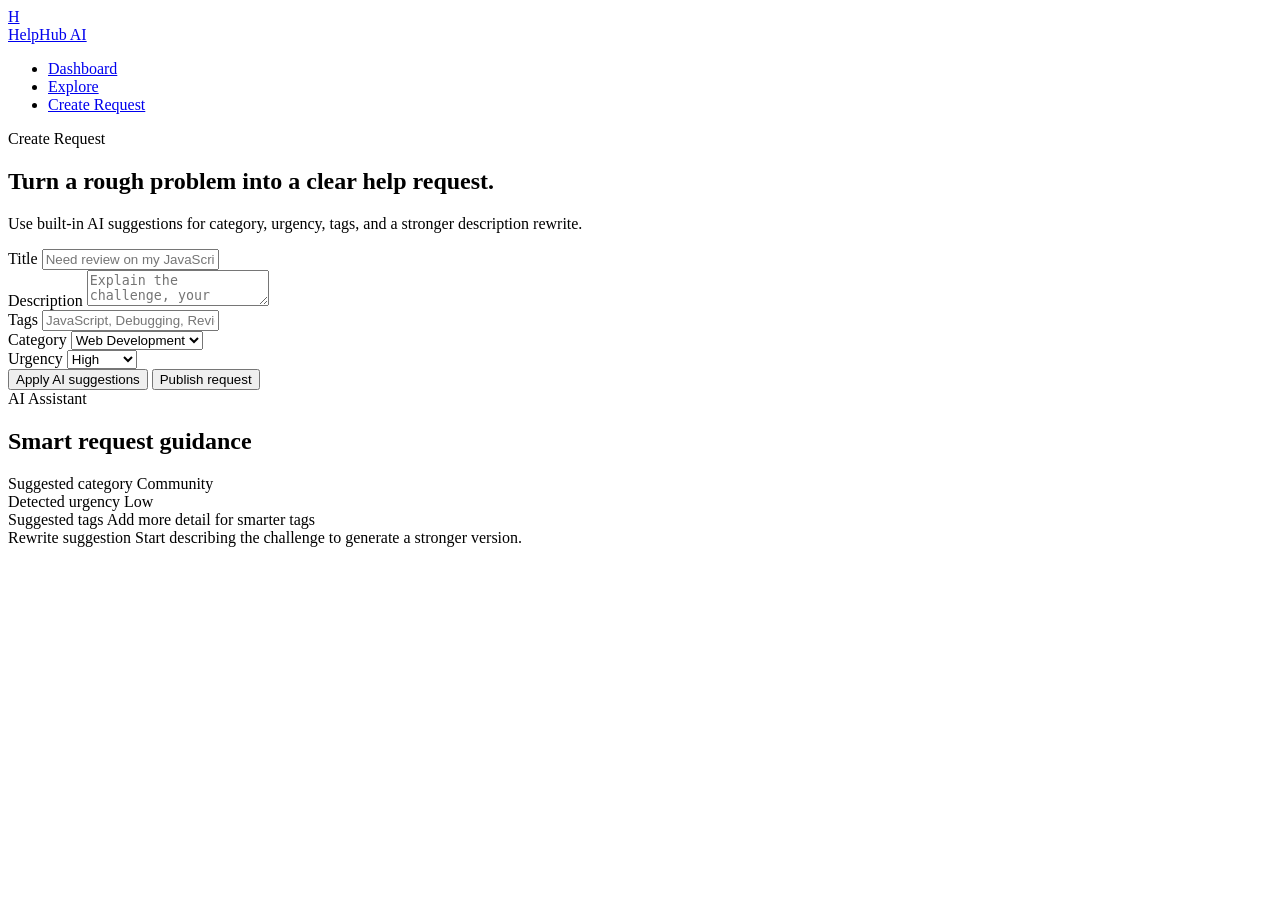
==== ai-center.html @ aede61c0 "add function" ====
<!DOCTYPE html>
<html lang="en">
<head>
    <meta charset="UTF-8">
    <meta name="viewport" content="width=device-width, initial-scale=1.0">
    <title>HelpHub AI - Create Request</title>
    <link href="https://fonts.googleapis.com/css2?family=Inter:wght@300;400;500;600;700;800&display=swap" rel="stylesheet">
    <link rel="stylesheet" href="style8.css">
<base target="_blank">
</head>
<body>
    <!-- Navigation -->
    <nav class="navbar">
        <a href="#" class="logo">
            <div class="logo-icon">H</div>
            <span>HelpHub AI</span>
        </a>
        <ul class="nav-links">
            <li><a href="./profile.html">Dashboard</a></li>
            <li><a href="./explore.html">Explore</a></li>
            <li><a href="#" class="active">Create Request</a></li>
        </ul>
    </nav>

    <!-- Hero Section -->
    <section class="hero animate-in">
        <div class="hero-label">Create Request</div>
        <h1 class="hero-title">Turn a rough problem into a clear help request.</h1>
        <p class="hero-desc">Use built-in AI suggestions for category, urgency, tags, and a stronger description rewrite.</p>
    </section>

    <!-- Main Content -->
    <div class="main-content">
        <!-- Left: Request Form -->
        <div class="card animate-in delay-1">
            <form id="requestForm">
                <div class="form-group">
                    <label for="title">Title</label>
                    <input type="text" class="form-control" id="title" placeholder="Need review on my JavaScript quiz app before submission">
                </div>

                <div class="form-group">
                    <label for="description">Description</label>
                    <textarea class="form-control" id="description" placeholder="Explain the challenge, your current progress, deadline, and what kind of help would be useful."></textarea>
                </div>

                <div class="form-row-3-1">
                    <div class="form-group">
                        <label for="tags">Tags</label>
                        <input type="text" class="form-control" id="tags" placeholder="JavaScript, Debugging, Review">
                    </div>
                    <div class="form-group">
                        <label for="category">Category</label>
                        <select class="form-control" id="category">
                            <option>Web Development</option>
                            <option>Design</option>
                            <option>Career</option>
                            <option>Community</option>
                        </select>
                    </div>
                </div>

                <div class="form-group">
                    <label for="urgency">Urgency</label>
                    <select class="form-control" id="urgency">
                        <option>High</option>
                        <option>Medium</option>
                        <option>Low</option>
                    </select>
                </div>

                <div class="btn-group">
                    <button type="button" class="btn btn-outline" onclick="applyAISuggestions()">Apply AI suggestions</button>
                    <button type="submit" class="btn btn-primary">Publish request</button>
                </div>
            </form>
        </div>

        <!-- Right: AI Assistant -->
        <div class="card animate-in delay-2">
            <div class="card-label">AI Assistant</div>
            <h2 class="card-title">Smart request guidance</h2>
            
            <div class="suggestion-row">
                <span class="suggestion-label">Suggested category</span>
                <span class="suggestion-value" id="aiCategory">Community</span>
            </div>

            <div class="suggestion-row">
                <span class="suggestion-label">Detected urgency</span>
                <span class="suggestion-value" id="aiUrgency">Low</span>
            </div>

            <div class="suggestion-row">
                <span class="suggestion-label">Suggested tags</span>
                <span class="suggestion-value muted" id="aiTags">Add more detail for smarter tags</span>
            </div>

            <div class="suggestion-row">
                <span class="suggestion-label">Rewrite suggestion</span>
                <span class="suggestion-value" style="max-width: 200px;">Start describing the challenge to generate a stronger version.</span>
            </div>
        </div>
    </div>

    <script>
        // Apply AI suggestions to form
        function applyAISuggestions() {
            document.getElementById('category').value = 'Community';
            document.getElementById('urgency').value = 'Low';
            
            // Visual feedback
            const btn = document.querySelector('.btn-outline');
            btn.textContent = 'Applied!';
            setTimeout(() => {
                btn.textContent = 'Apply AI suggestions';
            }, 1500);
        }

        // Form submission
        document.getElementById('requestForm').addEventListener('submit', function(e) {
            e.preventDefault();
            
            const request = {
                title: document.getElementById('title').value,
                description: document.getElementById('description').value,
                tags: document.getElementById('tags').value,
                category: document.getElementById('category').value,
                urgency: document.getElementById('urgency').value,
                createdAt: new Date().toISOString()
            };
            
            // Save to localStorage
            let requests = JSON.parse(localStorage.getItem('helphub_requests') || '[]');
            requests.unshift(request);
            localStorage.setItem('helphub_requests', JSON.stringify(requests));
            
            alert('Request published successfully!\n\nTitle: ' + request.title + '\nCategory: ' + request.category);
            
            // Reset form
            this.reset();
        });

        // Simulate AI analysis on title input
        document.getElementById('title').addEventListener('input', function() {
            const title = this.value.toLowerCase();
            const aiCategory = document.getElementById('aiCategory');
            const aiUrgency = document.getElementById('aiUrgency');
            const aiTags = document.getElementById('aiTags');
            
            if (title.includes('javascript') || title.includes('react') || title.includes('html') || title.includes('css')) {
                aiCategory.textContent = 'Web Development';
                aiTags.textContent = 'JavaScript, Frontend, Code Review';
            } else if (title.includes('design') || title.includes('figma') || title.includes('ui')) {
                aiCategory.textContent = 'Design';
                aiTags.textContent = 'UI/UX, Figma, Design Review';
            } else if (title.includes('career') || title.includes('interview') || title.includes('resume')) {
                aiCategory.textContent = 'Career';
                aiTags.textContent = 'Career Advice, Interview Prep';
            }
            
            if (title.includes('urgent') || title.includes('deadline') || title.includes('today')) {
                aiUrgency.textContent = 'High';
            } else if (title.includes('soon') || title.includes('tomorrow')) {
                aiUrgency.textContent = 'Medium';
            }
        });
    </script>
</body>
</html>
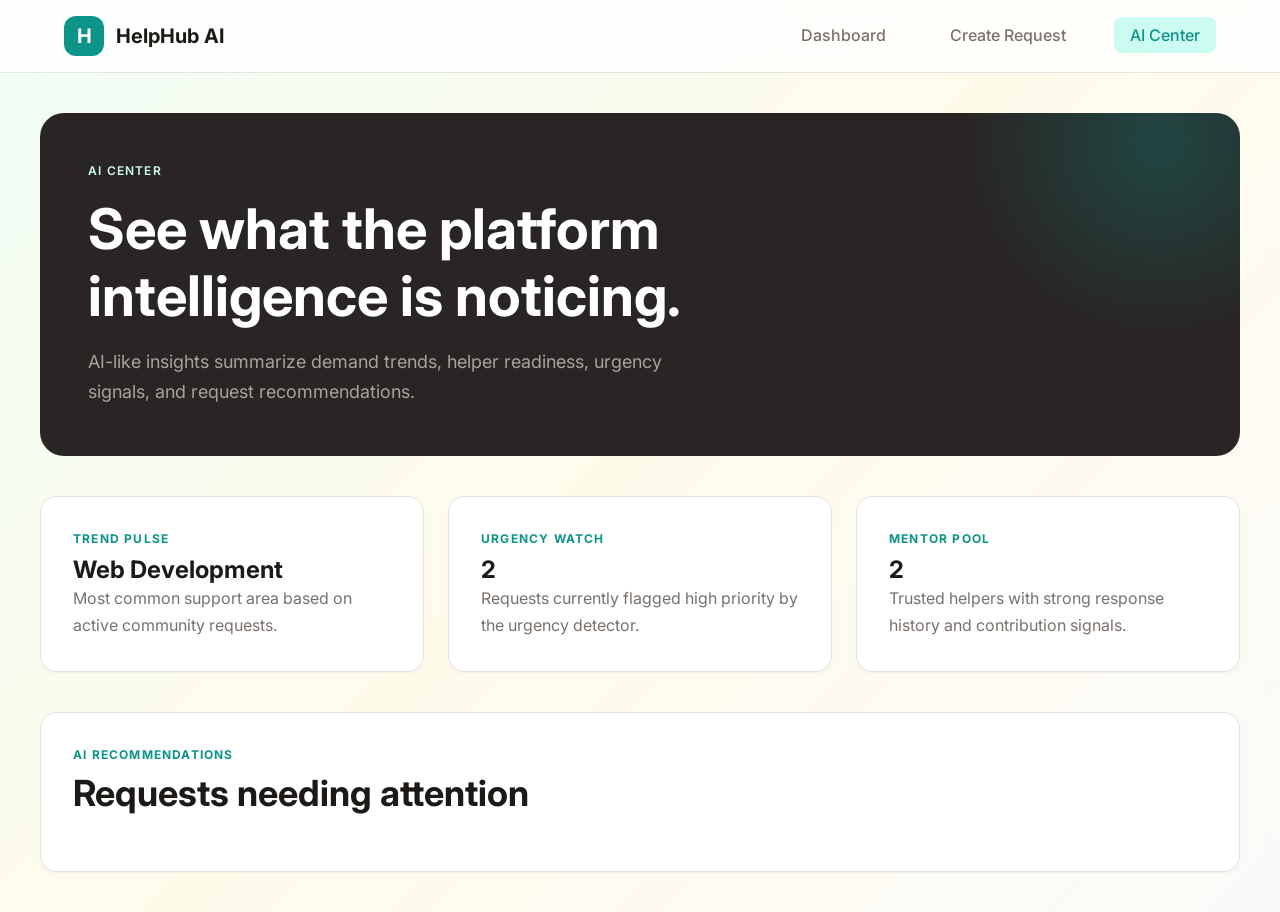
==== commit 64b1d19b: "Debuginh" ====
--- a/ai-center.html
+++ b/ai-center.html
@@ -3,168 +3,59 @@
 <head>
     <meta charset="UTF-8">
     <meta name="viewport" content="width=device-width, initial-scale=1.0">
-    <title>HelpHub AI - Create Request</title>
-    <link href="https://fonts.googleapis.com/css2?family=Inter:wght@300;400;500;600;700;800&display=swap" rel="stylesheet">
-    <link rel="stylesheet" href="style8.css">
-<base target="_blank">
+    <title>AI Center - HelpHub AI</title>
+    <link href="https://fonts.googleapis.com/css2?family=Inter:wght@400;500;600;700;800&display=swap" rel="stylesheet">
+    <link rel="stylesheet" href="styles.css">
 </head>
 <body>
-    <!-- Navigation -->
     <nav class="navbar">
-        <a href="#" class="logo">
-            <div class="logo-icon">H</div>
-            <span>HelpHub AI</span>
-        </a>
-        <ul class="nav-links">
-            <li><a href="./profile.html">Dashboard</a></li>
-            <li><a href="./explore.html">Explore</a></li>
-            <li><a href="#" class="active">Create Request</a></li>
-        </ul>
+        <div class="container">
+            <a href="index.html" class="logo">
+                <div class="logo-icon">H</div>
+                <span>HelpHub AI</span>
+            </a>
+            <ul class="nav-links">
+                <li><a href="index.html">Dashboard</a></li>
+                <li><a href="./create-recvest.html">Create Request</a></li>
+                <li><a href="ai-center.html" class="active">AI Center</a></li>
+            </ul>
+        </div>
     </nav>
 
-    <!-- Hero Section -->
-    <section class="hero animate-in">
-        <div class="hero-label">Create Request</div>
-        <h1 class="hero-title">Turn a rough problem into a clear help request.</h1>
-        <p class="hero-desc">Use built-in AI suggestions for category, urgency, tags, and a stronger description rewrite.</p>
-    </section>
-
-    <!-- Main Content -->
-    <div class="main-content">
-        <!-- Left: Request Form -->
-        <div class="card animate-in delay-1">
-            <form id="requestForm">
-                <div class="form-group">
-                    <label for="title">Title</label>
-                    <input type="text" class="form-control" id="title" placeholder="Need review on my JavaScript quiz app before submission">
-                </div>
-
-                <div class="form-group">
-                    <label for="description">Description</label>
-                    <textarea class="form-control" id="description" placeholder="Explain the challenge, your current progress, deadline, and what kind of help would be useful."></textarea>
-                </div>
-
-                <div class="form-row-3-1">
-                    <div class="form-group">
-                        <label for="tags">Tags</label>
-                        <input type="text" class="form-control" id="tags" placeholder="JavaScript, Debugging, Review">
-                    </div>
-                    <div class="form-group">
-                        <label for="category">Category</label>
-                        <select class="form-control" id="category">
-                            <option>Web Development</option>
-                            <option>Design</option>
-                            <option>Career</option>
-                            <option>Community</option>
-                        </select>
-                    </div>
-                </div>
-
-                <div class="form-group">
-                    <label for="urgency">Urgency</label>
-                    <select class="form-control" id="urgency">
-                        <option>High</option>
-                        <option>Medium</option>
-                        <option>Low</option>
-                    </select>
-                </div>
-
-                <div class="btn-group">
-                    <button type="button" class="btn btn-outline" onclick="applyAISuggestions()">Apply AI suggestions</button>
-                    <button type="submit" class="btn btn-primary">Publish request</button>
-                </div>
-            </form>
+    <main class="container" style="padding: 40px 0;">
+        <div class="hero-banner" style="margin-bottom: 40px;">
+            <div class="hero-label">AI Center</div>
+            <h1 style="color: white;">See what the platform intelligence is noticing.</h1>
+            <p style="color: var(--text-light); margin-top: 12px;">
+                AI-like insights summarize demand trends, helper readiness, urgency signals, and request recommendations.
+            </p>
         </div>
 
-        <!-- Right: AI Assistant -->
-        <div class="card animate-in delay-2">
-            <div class="card-label">AI Assistant</div>
-            <h2 class="card-title">Smart request guidance</h2>
-            
-            <div class="suggestion-row">
-                <span class="suggestion-label">Suggested category</span>
-                <span class="suggestion-value" id="aiCategory">Community</span>
+        <div style="display: grid; grid-template-columns: repeat(3, 1fr); gap: 24px; margin-bottom: 40px;">
+            <div class="card">
+                <div class="card-label">Trend Pulse</div>
+                <h3>Web Development</h3>
+                <p>Most common support area based on active community requests.</p>
             </div>
-
-            <div class="suggestion-row">
-                <span class="suggestion-label">Detected urgency</span>
-                <span class="suggestion-value" id="aiUrgency">Low</span>
+            <div class="card">
+                <div class="card-label">Urgency Watch</div>
+                <h3>2</h3>
+                <p>Requests currently flagged high priority by the urgency detector.</p>
             </div>
-
-            <div class="suggestion-row">
-                <span class="suggestion-label">Suggested tags</span>
-                <span class="suggestion-value muted" id="aiTags">Add more detail for smarter tags</span>
-            </div>
-
-            <div class="suggestion-row">
-                <span class="suggestion-label">Rewrite suggestion</span>
-                <span class="suggestion-value" style="max-width: 200px;">Start describing the challenge to generate a stronger version.</span>
+            <div class="card">
+                <div class="card-label">Mentor Pool</div>
+                <h3>2</h3>
+                <p>Trusted helpers with strong response history and contribution signals.</p>
             </div>
         </div>
-    </div>
 
-    <script>
-        // Apply AI suggestions to form
-        function applyAISuggestions() {
-            document.getElementById('category').value = 'Community';
-            document.getElementById('urgency').value = 'Low';
-            
-            // Visual feedback
-            const btn = document.querySelector('.btn-outline');
-            btn.textContent = 'Applied!';
-            setTimeout(() => {
-                btn.textContent = 'Apply AI suggestions';
-            }, 1500);
-        }
+        <div class="card">
+            <div class="card-label">AI Recommendations</div>
+            <h2 style="margin-bottom: 24px;">Requests needing attention</h2>
+            <div id="aiRecommendations"></div>
+        </div>
+    </main>
 
-        // Form submission
-        document.getElementById('requestForm').addEventListener('submit', function(e) {
-            e.preventDefault();
-            
-            const request = {
-                title: document.getElementById('title').value,
-                description: document.getElementById('description').value,
-                tags: document.getElementById('tags').value,
-                category: document.getElementById('category').value,
-                urgency: document.getElementById('urgency').value,
-                createdAt: new Date().toISOString()
-            };
-            
-            // Save to localStorage
-            let requests = JSON.parse(localStorage.getItem('helphub_requests') || '[]');
-            requests.unshift(request);
-            localStorage.setItem('helphub_requests', JSON.stringify(requests));
-            
-            alert('Request published successfully!\n\nTitle: ' + request.title + '\nCategory: ' + request.category);
-            
-            // Reset form
-            this.reset();
-        });
-
-        // Simulate AI analysis on title input
-        document.getElementById('title').addEventListener('input', function() {
-            const title = this.value.toLowerCase();
-            const aiCategory = document.getElementById('aiCategory');
-            const aiUrgency = document.getElementById('aiUrgency');
-            const aiTags = document.getElementById('aiTags');
-            
-            if (title.includes('javascript') || title.includes('react') || title.includes('html') || title.includes('css')) {
-                aiCategory.textContent = 'Web Development';
-                aiTags.textContent = 'JavaScript, Frontend, Code Review';
-            } else if (title.includes('design') || title.includes('figma') || title.includes('ui')) {
-                aiCategory.textContent = 'Design';
-                aiTags.textContent = 'UI/UX, Figma, Design Review';
-            } else if (title.includes('career') || title.includes('interview') || title.includes('resume')) {
-                aiCategory.textContent = 'Career';
-                aiTags.textContent = 'Career Advice, Interview Prep';
-            }
-            
-            if (title.includes('urgent') || title.includes('deadline') || title.includes('today')) {
-                aiUrgency.textContent = 'High';
-            } else if (title.includes('soon') || title.includes('tomorrow')) {
-                aiUrgency.textContent = 'Medium';
-            }
-        });
-    </script>
+    <script src="js/app.js"></script>
 </body>
 </html>
--- a/styles.css
+++ b/styles.css
@@ -0,0 +1,811 @@
+/* ============================================
+   HELPHUB AI - COMPLETE STYLESHEET
+   ============================================ */
+
+/* CSS Variables */
+:root {
+    --primary: #0d9488;
+    --primary-dark: #0f766e;
+    --primary-light: #ccfbf1;
+    --secondary: #f59e0b;
+    --dark: #1c1917;
+    --dark-card: #292524;
+    --text-primary: #1c1917;
+    --text-secondary: #78716c;
+    --text-light: #a8a29e;
+    --bg-primary: #fafaf9;
+    --bg-secondary: #f5f5f4;
+    --bg-card: #ffffff;
+    --border: #e7e5e4;
+    --success: #10b981;
+    --success-bg: #d1fae5;
+    --warning: #f59e0b;
+    --warning-bg: #fef3c7;
+    --danger: #ef4444;
+    --danger-bg: #fee2e2;
+    --info: #3b82f6;
+    --info-bg: #dbeafe;
+    --radius-sm: 8px;
+    --radius-md: 12px;
+    --radius-lg: 16px;
+    --radius-xl: 24px;
+    --shadow-sm: 0 1px 2px 0 rgb(0 0 0 / 0.05);
+    --shadow-md: 0 4px 6px -1px rgb(0 0 0 / 0.1);
+    --shadow-lg: 0 10px 15px -3px rgb(0 0 0 / 0.1);
+    --transition: all 0.3s ease;
+}
+
+/* Reset & Base */
+* {
+    margin: 0;
+    padding: 0;
+    box-sizing: border-box;
+}
+
+html {
+    scroll-behavior: smooth;
+}
+
+body {
+    font-family: 'Inter', -apple-system, BlinkMacSystemFont, 'Segoe UI', Roboto, sans-serif;
+    background: linear-gradient(135deg, #f0fdf4 0%, #fffbeb 50%, #fafaf9 100%);
+    color: var(--text-primary);
+    line-height: 1.6;
+    min-height: 100vh;
+}
+
+/* Typography */
+h1, h2, h3, h4 {
+    font-weight: 700;
+    line-height: 1.2;
+    color: var(--text-primary);
+}
+
+h1 { font-size: 3rem; }
+h2 { font-size: 2.25rem; }
+h3 { font-size: 1.5rem; }
+h4 { font-size: 1.25rem; }
+
+p {
+    color: var(--text-secondary);
+    line-height: 1.7;
+}
+
+a {
+    text-decoration: none;
+    color: inherit;
+    transition: var(--transition);
+}
+
+/* Layout */
+.container {
+    max-width: 1200px;
+    margin: 0 auto;
+    padding: 0 24px;
+}
+
+.grid {
+    display: grid;
+    gap: 24px;
+}
+
+.flex {
+    display: flex;
+    align-items: center;
+}
+
+.flex-between {
+    display: flex;
+    justify-content: space-between;
+    align-items: center;
+}
+
+/* Navigation */
+.navbar {
+    background: rgba(255, 255, 255, 0.8);
+    backdrop-filter: blur(12px);
+    border-bottom: 1px solid var(--border);
+    padding: 16px 0;
+    position: sticky;
+    top: 0;
+    z-index: 100;
+}
+
+.navbar .container {
+    display: flex;
+    justify-content: space-between;
+    align-items: center;
+}
+
+.logo {
+    display: flex;
+    align-items: center;
+    gap: 12px;
+    font-weight: 700;
+    font-size: 1.25rem;
+}
+
+.logo-icon {
+    width: 40px;
+    height: 40px;
+    background: var(--primary);
+    color: white;
+    border-radius: var(--radius-md);
+    display: flex;
+    align-items: center;
+    justify-content: center;
+    font-weight: 700;
+}
+
+.nav-links {
+    display: flex;
+    gap: 32px;
+    list-style: none;
+}
+
+.nav-links a {
+    color: var(--text-secondary);
+    font-weight: 500;
+    padding: 8px 16px;
+    border-radius: var(--radius-sm);
+    transition: var(--transition);
+}
+
+.nav-links a:hover,
+.nav-links a.active {
+    color: var(--primary);
+    background: var(--primary-light);
+}
+
+.nav-cta {
+    background: var(--primary);
+    color: white !important;
+    padding: 10px 24px !important;
+    border-radius: var(--radius-lg) !important;
+}
+
+.nav-cta:hover {
+    background: var(--primary-dark);
+    transform: translateY(-2px);
+    box-shadow: var(--shadow-md);
+}
+
+/* Hero Section */
+.hero {
+    padding: 80px 0 40px;
+}
+
+.hero-banner {
+    background: var(--dark-card);
+    color: white;
+    padding: 48px;
+    border-radius: var(--radius-xl);
+    margin-bottom: 40px;
+    position: relative;
+    overflow: hidden;
+}
+
+.hero-banner::before {
+    content: '';
+    position: absolute;
+    top: -50%;
+    right: -10%;
+    width: 400px;
+    height: 400px;
+    background: radial-gradient(circle, rgba(13, 148, 136, 0.3) 0%, transparent 70%);
+    border-radius: 50%;
+}
+
+.hero-label {
+    font-size: 0.75rem;
+    text-transform: uppercase;
+    letter-spacing: 0.1em;
+    color: var(--primary-light);
+    margin-bottom: 16px;
+    font-weight: 600;
+}
+
+.hero-banner h1 {
+    color: white;
+    font-size: 3.5rem;
+    margin-bottom: 16px;
+    max-width: 700px;
+}
+
+.hero-banner p {
+    color: var(--text-light);
+    font-size: 1.125rem;
+    max-width: 600px;
+}
+
+/* Cards */
+.card {
+    background: var(--bg-card);
+    border-radius: var(--radius-lg);
+    padding: 32px;
+    box-shadow: var(--shadow-sm);
+    border: 1px solid var(--border);
+    transition: var(--transition);
+}
+
+.card:hover {
+    box-shadow: var(--shadow-md);
+    transform: translateY(-2px);
+}
+
+.card-header {
+    margin-bottom: 24px;
+}
+
+.card-label {
+    font-size: 0.75rem;
+    text-transform: uppercase;
+    letter-spacing: 0.1em;
+    color: var(--primary);
+    font-weight: 700;
+    margin-bottom: 8px;
+}
+
+/* Buttons */
+.btn {
+    display: inline-flex;
+    align-items: center;
+    justify-content: center;
+    gap: 8px;
+    padding: 12px 24px;
+    border-radius: var(--radius-lg);
+    font-weight: 600;
+    font-size: 0.95rem;
+    cursor: pointer;
+    border: none;
+    transition: var(--transition);
+}
+
+.btn-primary {
+    background: var(--primary);
+    color: white;
+}
+
+.btn-primary:hover {
+    background: var(--primary-dark);
+    transform: translateY(-2px);
+    box-shadow: 0 4px 12px rgba(13, 148, 136, 0.3);
+}
+
+.btn-secondary {
+    background: white;
+    color: var(--text-primary);
+    border: 1px solid var(--border);
+}
+
+.btn-secondary:hover {
+    background: var(--bg-secondary);
+    border-color: var(--primary);
+}
+
+.btn-outline {
+    background: transparent;
+    color: var(--primary);
+    border: 1px solid var(--primary);
+}
+
+.btn-outline:hover {
+    background: var(--primary-light);
+}
+
+.btn-ghost {
+    background: transparent;
+    color: var(--text-secondary);
+}
+
+.btn-ghost:hover {
+    background: var(--bg-secondary);
+    color: var(--text-primary);
+}
+
+/* Tags & Badges */
+.tag {
+    display: inline-flex;
+    align-items: center;
+    padding: 4px 12px;
+    border-radius: 100px;
+    font-size: 0.875rem;
+    font-weight: 500;
+}
+
+.tag-primary {
+    background: var(--primary-light);
+    color: var(--primary-dark);
+}
+
+.tag-success {
+    background: var(--success-bg);
+    color: var(--success);
+}
+
+.tag-warning {
+    background: var(--warning-bg);
+    color: var(--warning);
+}
+
+.tag-danger {
+    background: var(--danger-bg);
+    color: var(--danger);
+}
+
+.tag-info {
+    background: var(--info-bg);
+    color: var(--info);
+}
+
+.tag-outline {
+    background: transparent;
+    border: 1px solid var(--border);
+    color: var(--text-secondary);
+}
+
+/* Forms */
+.form-group {
+    margin-bottom: 24px;
+}
+
+.form-label {
+    display: block;
+    font-weight: 600;
+    margin-bottom: 8px;
+    color: var(--text-primary);
+    font-size: 0.875rem;
+}
+
+.form-input,
+.form-select,
+.form-textarea {
+    width: 100%;
+    padding: 12px 16px;
+    border: 1px solid var(--border);
+    border-radius: var(--radius-md);
+    font-size: 1rem;
+    font-family: inherit;
+    transition: var(--transition);
+    background: white;
+}
+
+.form-input:focus,
+.form-select:focus,
+.form-textarea:focus {
+    outline: none;
+    border-color: var(--primary);
+    box-shadow: 0 0 0 3px rgba(13, 148, 136, 0.1);
+}
+
+.form-textarea {
+    resize: vertical;
+    min-height: 120px;
+}
+
+/* Stats Grid */
+.stats-grid {
+    display: grid;
+    grid-template-columns: repeat(3, 1fr);
+    gap: 24px;
+    margin: 32px 0;
+}
+
+.stat-card {
+    text-align: left;
+}
+
+.stat-number {
+    font-size: 2.5rem;
+    font-weight: 800;
+    color: var(--text-primary);
+    line-height: 1;
+    margin-bottom: 8px;
+}
+
+.stat-label {
+    font-size: 0.875rem;
+    color: var(--text-secondary);
+    font-weight: 600;
+    text-transform: uppercase;
+    letter-spacing: 0.05em;
+    margin-bottom: 4px;
+}
+
+/* Feature Cards */
+.features-grid {
+    display: grid;
+    grid-template-columns: repeat(3, 1fr);
+    gap: 24px;
+    margin: 40px 0;
+}
+
+.feature-card {
+    padding: 32px;
+    background: var(--bg-card);
+    border-radius: var(--radius-lg);
+    border: 1px solid var(--border);
+}
+
+.feature-card h3 {
+    margin-bottom: 12px;
+    font-size: 1.125rem;
+}
+
+/* Request Cards */
+.request-card {
+    background: var(--bg-card);
+    border-radius: var(--radius-lg);
+    padding: 24px;
+    margin-bottom: 16px;
+    border: 1px solid var(--border);
+    transition: var(--transition);
+}
+
+.request-card:hover {
+    box-shadow: var(--shadow-md);
+    transform: translateY(-2px);
+}
+
+.request-header {
+    display: flex;
+    gap: 8px;
+    margin-bottom: 12px;
+    flex-wrap: wrap;
+}
+
+.request-title {
+    font-size: 1.125rem;
+    font-weight: 700;
+    margin-bottom: 8px;
+    color: var(--text-primary);
+}
+
+.request-desc {
+    color: var(--text-secondary);
+    margin-bottom: 16px;
+    font-size: 0.95rem;
+}
+
+.request-footer {
+    display: flex;
+    justify-content: space-between;
+    align-items: center;
+    margin-top: 16px;
+    padding-top: 16px;
+    border-top: 1px solid var(--border);
+}
+
+.request-author {
+    display: flex;
+    align-items: center;
+    gap: 8px;
+    font-weight: 600;
+    font-size: 0.875rem;
+}
+
+.request-meta {
+    color: var(--text-light);
+    font-size: 0.875rem;
+}
+
+/* Two Column Layout */
+.two-col {
+    display: grid;
+    grid-template-columns: 1fr 1fr;
+    gap: 32px;
+    align-items: start;
+}
+
+/* Sidebar */
+.sidebar {
+    background: var(--bg-card);
+    border-radius: var(--radius-lg);
+    padding: 32px;
+    border: 1px solid var(--border);
+    height: fit-content;
+}
+
+.sidebar-title {
+    font-size: 1.5rem;
+    margin-bottom: 24px;
+}
+
+/* Feed Layout */
+.feed-layout {
+    display: grid;
+    grid-template-columns: 320px 1fr;
+    gap: 32px;
+    align-items: start;
+}
+
+/* Filters */
+.filter-group {
+    margin-bottom: 24px;
+}
+
+.filter-label {
+    font-size: 0.875rem;
+    font-weight: 600;
+    color: var(--text-secondary);
+    margin-bottom: 8px;
+    display: block;
+}
+
+/* AI Panel */
+.ai-panel {
+    background: var(--dark-card);
+    color: white;
+    border-radius: var(--radius-lg);
+    padding: 32px;
+}
+
+.ai-panel h3 {
+    color: white;
+    margin-bottom: 8px;
+}
+
+.ai-panel p {
+    color: var(--text-light);
+    font-size: 0.875rem;
+}
+
+/* Progress Bar */
+.progress-bar {
+    width: 100%;
+    height: 8px;
+    background: var(--bg-secondary);
+    border-radius: 100px;
+    overflow: hidden;
+    margin: 8px 0;
+}
+
+.progress-fill {
+    height: 100%;
+    background: linear-gradient(90deg, var(--secondary), var(--primary));
+    border-radius: 100px;
+    transition: width 0.6s ease;
+}
+
+/* Avatar */
+.avatar {
+    width: 40px;
+    height: 40px;
+    border-radius: 50%;
+    background: linear-gradient(135deg, var(--primary), var(--secondary));
+    display: flex;
+    align-items: center;
+    justify-content: center;
+    color: white;
+    font-weight: 700;
+    font-size: 0.875rem;
+    flex-shrink: 0;
+}
+
+.avatar-sm {
+    width: 32px;
+    height: 32px;
+    font-size: 0.75rem;
+}
+
+.avatar-lg {
+    width: 56px;
+    height: 56px;
+    font-size: 1.25rem;
+}
+
+/* Leaderboard */
+.leaderboard-item {
+    display: flex;
+    align-items: center;
+    gap: 16px;
+    padding: 16px;
+    background: var(--bg-card);
+    border-radius: var(--radius-md);
+    margin-bottom: 12px;
+    border: 1px solid var(--border);
+}
+
+.leaderboard-rank {
+    font-size: 1.25rem;
+    font-weight: 800;
+    color: var(--primary);
+    min-width: 40px;
+}
+
+.leaderboard-info {
+    flex: 1;
+}
+
+.leaderboard-name {
+    font-weight: 700;
+    margin-bottom: 4px;
+}
+
+.leaderboard-skills {
+    font-size: 0.875rem;
+    color: var(--text-secondary);
+}
+
+.leaderboard-score {
+    text-align: right;
+}
+
+.score-value {
+    font-size: 1.25rem;
+    font-weight: 800;
+    color: var(--text-primary);
+}
+
+.score-label {
+    font-size: 0.75rem;
+    color: var(--text-light);
+}
+
+/* Messages */
+.message-list {
+    background: var(--bg-card);
+    border-radius: var(--radius-lg);
+    padding: 24px;
+    border: 1px solid var(--border);
+}
+
+.message-item {
+    padding: 16px;
+    border-bottom: 1px solid var(--border);
+    cursor: pointer;
+    transition: var(--transition);
+}
+
+.message-item:hover {
+    background: var(--bg-secondary);
+    border-radius: var(--radius-md);
+}
+
+.message-item:last-child {
+    border-bottom: none;
+}
+
+.message-header {
+    display: flex;
+    justify-content: space-between;
+    margin-bottom: 8px;
+}
+
+.message-sender {
+    font-weight: 700;
+    font-size: 0.95rem;
+}
+
+.message-time {
+    font-size: 0.875rem;
+    color: var(--primary);
+    font-weight: 600;
+}
+
+.message-preview {
+    color: var(--text-secondary);
+    font-size: 0.9rem;
+    line-height: 1.5;
+}
+
+/* Notifications */
+.notification-item {
+    display: flex;
+    justify-content: space-between;
+    align-items: center;
+    padding: 20px;
+    background: var(--bg-card);
+    border-radius: var(--radius-md);
+    margin-bottom: 12px;
+    border: 1px solid var(--border);
+    transition: var(--transition);
+}
+
+.notification-item:hover {
+    background: var(--bg-secondary);
+}
+
+.notification-content h4 {
+    font-size: 0.95rem;
+    margin-bottom: 4px;
+}
+
+.notification-content p {
+    font-size: 0.875rem;
+    color: var(--text-light);
+}
+
+.notification-status {
+    padding: 4px 12px;
+    border-radius: 100px;
+    font-size: 0.75rem;
+    font-weight: 600;
+    text-transform: uppercase;
+}
+
+.status-unread {
+    background: var(--primary-light);
+    color: var(--primary-dark);
+}
+
+.status-read {
+    background: var(--bg-secondary);
+    color: var(--text-light);
+}
+
+/* Page Header */
+.page-header {
+    margin-bottom: 40px;
+}
+
+.page-label {
+    font-size: 0.75rem;
+    text-transform: uppercase;
+    letter-spacing: 0.1em;
+    color: var(--primary);
+    font-weight: 700;
+    margin-bottom: 12px;
+}
+
+/* Empty State */
+.empty-state {
+    text-align: center;
+    padding: 60px 20px;
+    color: var(--text-secondary);
+}
+
+.empty-state-icon {
+    font-size: 3rem;
+    margin-bottom: 16px;
+    opacity: 0.5;
+}
+
+/* Animations */
+@keyframes fadeIn {
+    from { opacity: 0; transform: translateY(10px); }
+    to { opacity: 1; transform: translateY(0); }
+}
+
+.animate-fade-in {
+    animation: fadeIn 0.5s ease forwards;
+}
+
+/* Responsive */
+@media (max-width: 968px) {
+    .two-col,
+    .feed-layout {
+        grid-template-columns: 1fr;
+    }
+    
+    .features-grid,
+    .stats-grid {
+        grid-template-columns: 1fr;
+    }
+    
+    .hero-banner h1 {
+        font-size: 2rem;
+    }
+    
+    .nav-links {
+        display: none;
+    }
+}
+
+/* Utility Classes */
+.mt-1 { margin-top: 8px; }
+.mt-2 { margin-top: 16px; }
+.mt-3 { margin-top: 24px; }
+.mt-4 { margin-top: 32px; }
+
+.mb-1 { margin-bottom: 8px; }
+.mb-2 { margin-bottom: 16px; }
+.mb-3 { margin-bottom: 24px; }
+.mb-4 { margin-bottom: 32px; }
+
+.text-center { text-align: center; }
+.text-right { text-align: right; }
+
+.w-full { width: 100%; }
+
+.hidden { display: none; }
